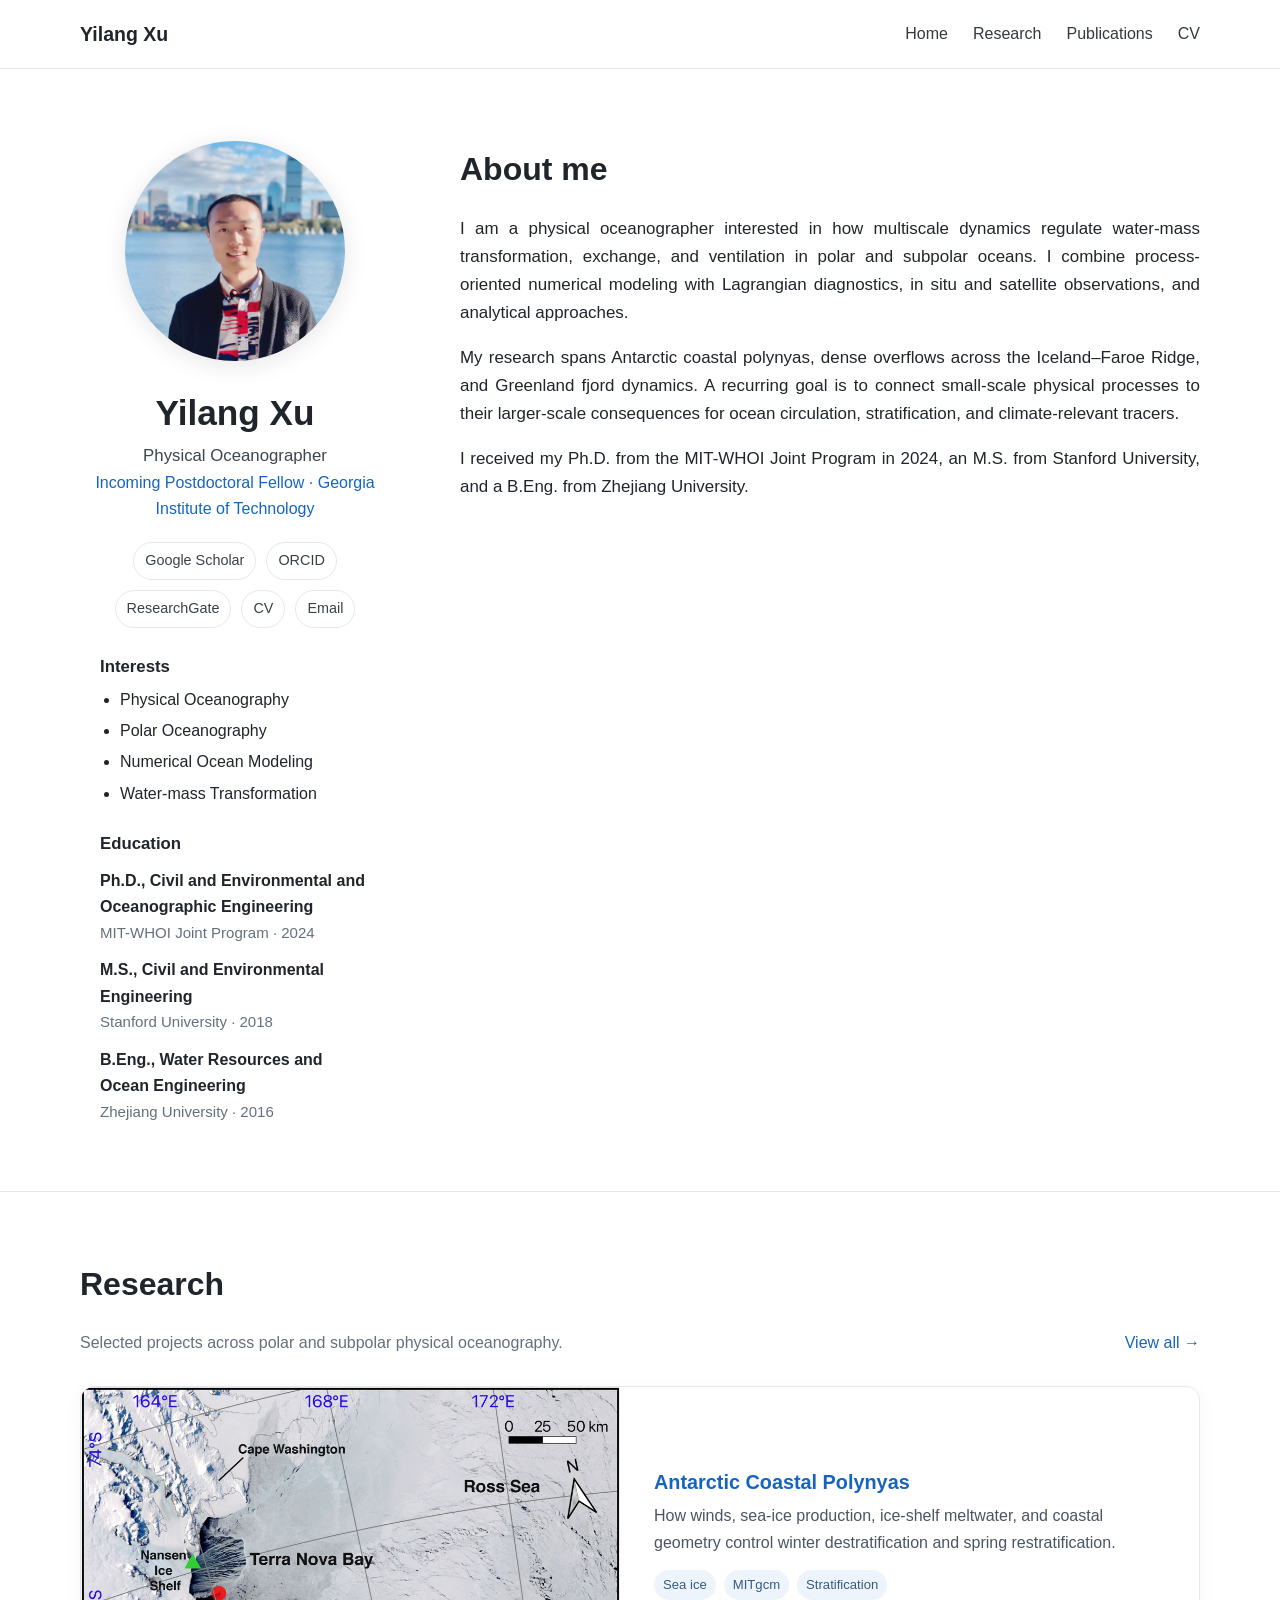
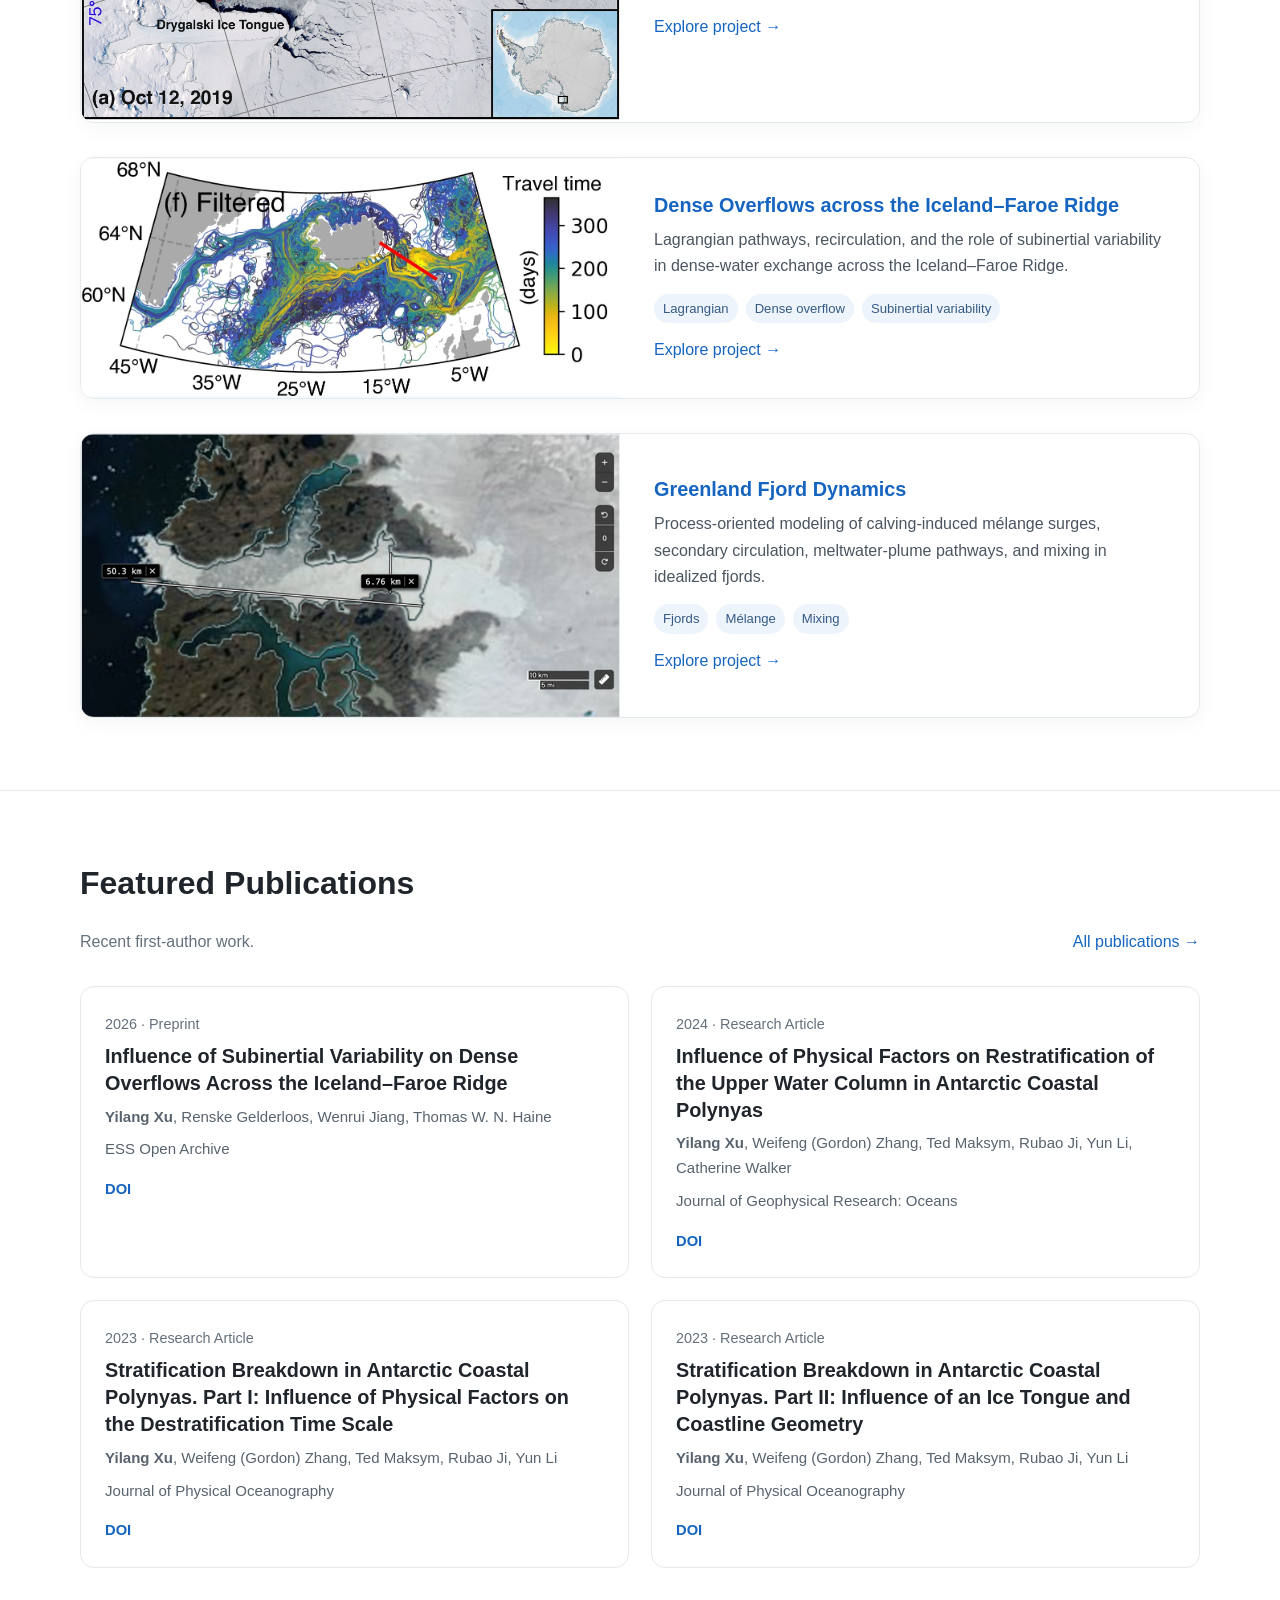
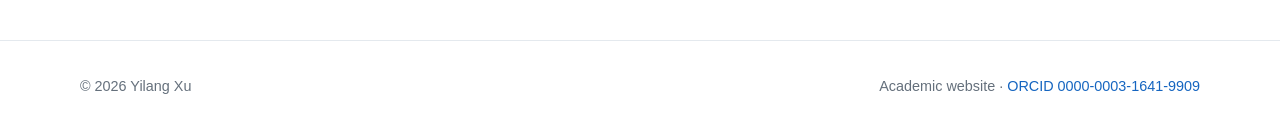
==== index.html @ a1ddee67 "Add files via upload" ====
<!doctype html>
<html lang="en">
<head>
  <meta charset="utf-8">
  <meta name="viewport" content="width=device-width,initial-scale=1">
  <title>Yilang Xu | Physical Oceanographer</title>
  <meta name="description" content="Yilang Xu is a physical oceanographer studying polar and subpolar ocean dynamics with numerical models, observations, and Lagrangian methods.">
  <link rel="icon" href="assets/favicon.svg">
  <link rel="stylesheet" href="assets/style.css">
  <meta property="og:title" content="Yilang Xu | Physical Oceanographer">
  <meta property="og:description" content="Polar and subpolar ocean dynamics, numerical modeling, dense overflows, sea ice, and fjord processes.">
  <script type="application/ld+json">{"@context":"https://schema.org","@type":"Person","name":"Yilang Xu","url":"","sameAs":["https://orcid.org/0000-0003-1641-9909","https://scholar.google.com/citations?user=jbJMseAAAAAJ&hl=en","https://www.researchgate.net/profile/Yilang-Xu"],"alumniOf":[{"@type":"CollegeOrUniversity","name":"MIT-WHOI Joint Program"},{"@type":"CollegeOrUniversity","name":"Stanford University"},{"@type":"CollegeOrUniversity","name":"Zhejiang University"}]}</script>
</head>
<body>
  <header class="topbar">
    <div class="wrap nav">
      <a class="brand" href="index.html">Yilang Xu</a>
      <nav class="navlinks" aria-label="Primary navigation">
        <a href="index.html#about">Home</a>
        <a href="research.html">Research</a>
        <a href="publications.html">Publications</a>
        <a href="cv.html">CV</a>
      </nav>
    </div>
  </header>

  <main>
    <section class="hero" id="about">
      <div class="wrap profile-grid">
        <aside class="profile">
          <img class="avatar" src="assets/avatar.jpg" alt="Portrait of Yilang Xu" width="1080" height="1080">
          <h1>Yilang Xu</h1>
          <div class="role">Physical Oceanographer</div>
          <div class="org">Incoming Postdoctoral Fellow · Georgia Institute of Technology</div>
          <div class="social">
            <a class="chip" href="https://scholar.google.com/citations?user=jbJMseAAAAAJ&hl=en">Google Scholar</a>
            <a class="chip" href="https://orcid.org/0000-0003-1641-9909">ORCID</a>
            <a class="chip" href="https://www.researchgate.net/profile/Yilang-Xu">ResearchGate</a>
            <a class="chip" href="cv.html">CV</a>
            <a class="chip" href="mailto:yilangxu@outlook.com">Email</a>
          </div>

          <div class="sideblock">
            <h3>Interests</h3>
            <ul>
              <li>Physical Oceanography</li>
              <li>Polar Oceanography</li>
              <li>Numerical Ocean Modeling</li>
              <li>Water-mass Transformation</li>
            </ul>
          </div>

          <div class="sideblock">
            <h3>Education</h3>
            <div class="education-item"><strong>Ph.D., Civil and Environmental and Oceanographic Engineering</strong><span>MIT-WHOI Joint Program · 2024</span></div>
            <div class="education-item"><strong>M.S., Civil and Environmental Engineering</strong><span>Stanford University · 2018</span></div>
            <div class="education-item"><strong>B.Eng., Water Resources and Ocean Engineering</strong><span>Zhejiang University · 2016</span></div>
          </div>
        </aside>

        <article class="about">
          <h2>About me</h2>
          <p>I am a physical oceanographer interested in how multiscale dynamics regulate water-mass transformation, exchange, and ventilation in polar and subpolar oceans. I combine process-oriented numerical modeling with Lagrangian diagnostics, in situ and satellite observations, and analytical approaches.</p>
          <p>My research spans Antarctic coastal polynyas, dense overflows across the Iceland–Faroe Ridge, and Greenland fjord dynamics. A recurring goal is to connect small-scale physical processes to their larger-scale consequences for ocean circulation, stratification, and climate-relevant tracers.</p>
          <p>I received my Ph.D. from the MIT-WHOI Joint Program in 2024, an M.S. from Stanford University, and a B.Eng. from Zhejiang University. </p>
        </article>
      </div>
    </section>

    <section class="section" id="projects">
      <div class="wrap">
        <div class="section-head">
          <div>
            <h2>Research</h2>
            <p>Selected projects across polar and subpolar physical oceanography.</p>
          </div>
          <a href="research.html">View all →</a>
        </div>

        <div class="project-list">
          <article class="project">
            <a class="project-media" href="research.html#polynyas" aria-label="Read about Antarctic Coastal Polynyas">
              <img src="assets/research-polynya.jpg" alt="Satellite view of the Terra Nova Bay polynya and surrounding Antarctic ice shelves" width="2048" height="1273" loading="lazy" decoding="async">
            </a>
            <div class="project-body">
              <h3><a href="research.html#polynyas">Antarctic Coastal Polynyas</a></h3>
              <p>How winds, sea-ice production, ice-shelf meltwater, and coastal geometry control winter destratification and spring restratification.</p>
              <div class="tags"><span class="tag">Sea ice</span><span class="tag">MITgcm</span><span class="tag">Stratification</span></div>
              <a href="research.html#polynyas">Explore project →</a>
            </div>
          </article>

          <article class="project">
            <a class="project-media" href="research.html#overflow" aria-label="Read about dense overflows across the Greenland–Scotland Ridge">
              <img src="assets/research-overflow.jpg" alt="Lagrangian particle trajectories from the Iceland–Faroe Ridge colored by travel time" width="1341" height="590" loading="lazy" decoding="async">
            </a>
            <div class="project-body">
              <h3><a href="research.html#overflow">Dense Overflows across the Iceland–Faroe Ridge</a></h3>
              <p>Lagrangian pathways, recirculation, and the role of subinertial variability in dense-water exchange across the Iceland–Faroe Ridge.</p>
              <div class="tags"><span class="tag">Lagrangian</span><span class="tag">Dense overflow</span><span class="tag">Subinertial variability</span></div>
              <a href="research.html#overflow">Explore project →</a>
            </div>
          </article>

          <article class="project">
            <a class="project-media" href="research.html#fjord" aria-label="Read about Greenland fjord dynamics">
              <img src="assets/research-fjord.png" alt="Satellite view of a Greenland fjord and floating ice mélange" width="954" height="502" loading="lazy" decoding="async">
            </a>
            <div class="project-body">
              <h3><a href="research.html#fjord">Greenland Fjord Dynamics</a></h3>
              <p>Process-oriented modeling of calving-induced mélange surges, secondary circulation, meltwater-plume pathways, and mixing in idealized fjords.</p>
              <div class="tags"><span class="tag">Fjords</span><span class="tag">Mélange</span><span class="tag">Mixing</span></div>
              <a href="research.html#fjord">Explore project →</a>
            </div>
          </article>
        </div>
      </div>
    </section>

    <section class="section" id="featured">
      <div class="wrap">
        <div class="section-head">
          <div>
            <h2>Featured Publications</h2>
            <p>Recent first-author work.</p>
          </div>
          <a href="publications.html">All publications →</a>
        </div>
        <div class="pub-grid">
          <article class="pub-card"><span class="year">2026 · Preprint</span><h3>Influence of Subinertial Variability on Dense Overflows Across the Iceland–Faroe Ridge</h3><div class="authors"><strong>Yilang Xu</strong>, Renske Gelderloos, Wenrui Jiang, Thomas W. N. Haine</div><div class="venue">ESS Open Archive</div><div class="publinks"><a href="https://doi.org/10.22541/essoar.15003334/v2">DOI</a></div></article>
          <article class="pub-card"><span class="year">2024 · Research Article</span><h3>Influence of Physical Factors on Restratification of the Upper Water Column in Antarctic Coastal Polynyas</h3><div class="authors"><strong>Yilang Xu</strong>, Weifeng (Gordon) Zhang, Ted Maksym, Rubao Ji, Yun Li, Catherine Walker</div><div class="venue">Journal of Geophysical Research: Oceans</div><div class="publinks"><a href="https://doi.org/10.1029/2023JC020762">DOI</a></div></article>
          <article class="pub-card"><span class="year">2023 · Research Article</span><h3>Stratification Breakdown in Antarctic Coastal Polynyas. Part I: Influence of Physical Factors on the Destratification Time Scale</h3><div class="authors"><strong>Yilang Xu</strong>, Weifeng (Gordon) Zhang, Ted Maksym, Rubao Ji, Yun Li</div><div class="venue">Journal of Physical Oceanography</div><div class="publinks"><a href="https://doi.org/10.1175/JPO-D-22-0218.1">DOI</a></div></article>
          <article class="pub-card"><span class="year">2023 · Research Article</span><h3>Stratification Breakdown in Antarctic Coastal Polynyas. Part II: Influence of an Ice Tongue and Coastline Geometry</h3><div class="authors"><strong>Yilang Xu</strong>, Weifeng (Gordon) Zhang, Ted Maksym, Rubao Ji, Yun Li</div><div class="venue">Journal of Physical Oceanography</div><div class="publinks"><a href="https://doi.org/10.1175/JPO-D-22-0219.1">DOI</a></div></article>
        </div>
      </div>
    </section>
  </main>

  <footer class="footer">
    <div class="wrap"><span>© 2026 Yilang Xu</span><span>Academic website · <a href="https://orcid.org/0000-0003-1641-9909">ORCID 0000-0003-1641-9909</a></span></div>
  </footer>
</body>
</html>
---- assets/style.css ----
:root {
  --bg: #ffffff;
  --surface: #f7f9fb;
  --text: #20252b;
  --muted: #65707c;
  --line: #e4e9ee;
  --accent: #1565c0;
  --accent2: #0b4f9c;
  --max: 1120px;
  --radius: 14px;
}

* { box-sizing: border-box; }

html { scroll-behavior: smooth; }

body {
  margin: 0;
  color: var(--text);
  background: var(--bg);
  font-family: -apple-system, BlinkMacSystemFont, "Segoe UI", Roboto, Helvetica, Arial, sans-serif;
  font-size: 16px;
  line-height: 1.65;
}

a { color: var(--accent); text-decoration: none; }
a:hover { text-decoration: underline; }
img { max-width: 100%; }

.wrap {
  width: min(var(--max), calc(100% - 40px));
  margin: auto;
}

.topbar {
  position: sticky;
  top: 0;
  z-index: 20;
  border-bottom: 1px solid var(--line);
  background: rgba(255, 255, 255, .94);
  backdrop-filter: blur(9px);
}

.nav {
  display: flex;
  min-height: 68px;
  align-items: center;
  gap: 28px;
}

.brand {
  margin-right: auto;
  color: var(--text);
  font-size: 1.22rem;
  font-weight: 700;
}

.navlinks {
  display: flex;
  align-items: center;
  flex-wrap: wrap;
  gap: 25px;
}

.navlinks a { color: #323940; font-weight: 500; }

.hero { padding: 72px 0 54px; }

.profile-grid {
  display: grid;
  grid-template-columns: 310px 1fr;
  align-items: start;
  gap: 70px;
}

.profile { text-align: center; }

.avatar {
  width: 220px;
  height: 220px;
  border-radius: 50%;
  object-fit: cover;
  box-shadow: 0 4px 24px rgba(0, 0, 0, .1);
}

h1 {
  margin: 24px 0 8px;
  font-size: 2.2rem;
  line-height: 1.15;
}

h2 {
  margin: 0 0 26px;
  font-size: 2rem;
  line-height: 1.25;
}

h3 {
  margin: 0 0 8px;
  font-size: 1.24rem;
  line-height: 1.35;
}

.role { color: #3d454e; font-size: 1.05rem; }
.org { color: var(--accent); font-size: 1rem; }

.social {
  display: flex;
  justify-content: center;
  flex-wrap: wrap;
  gap: 10px;
  margin: 20px 0 28px;
}

.chip {
  padding: 6px 11px;
  border: 1px solid var(--line);
  border-radius: 999px;
  color: #39414a;
  background: #fff;
  font-size: .9rem;
}

.sideblock {
  max-width: 270px;
  margin: 26px auto 0;
  text-align: left;
}

.sideblock h3 { font-size: 1.05rem; }
.sideblock ul { margin-top: 8px; padding-left: 20px; }
.sideblock li { margin: 5px 0; }
.education-item { margin: 12px 0; }
.education-item strong { display: block; }
.education-item span { display: block; color: var(--muted); font-size: .94rem; }
.about h2 { margin-top: 8px; }
.about p { font-size: 1.06rem; text-align: justify; }

.section {
  padding: 72px 0;
  border-top: 1px solid var(--line);
}

.section > .wrap > p { max-width: 920px; }

.section-head {
  display: flex;
  align-items: end;
  justify-content: space-between;
  gap: 20px;
  margin-bottom: 30px;
}

.section-head p { margin: 0; color: var(--muted); }

.project-list {
  display: grid;
  gap: 34px;
}

.project {
  display: grid;
  /* Image column: 75% of its former desktop width (27/56 of the row). */
  grid-template-columns: minmax(0, 27fr) minmax(0, 29fr);
  align-items: center;
  overflow: hidden;
  border: 1px solid var(--line);
  border-radius: var(--radius);
  background: #fff;
  box-shadow: 0 5px 20px rgba(20, 40, 60, .045);
}

.project-media {
  display: flex;
  align-self: stretch;
  align-items: center;
  justify-content: center;
  min-width: 0;
  overflow: hidden;
  background: var(--surface);
}

.project-media:hover { text-decoration: none; }

.project-media img {
  display: block;
  width: 100%;
  height: auto;
  max-height: 430px;
  object-fit: contain;
}

.project-body { padding: 34px; }
.project-body p { margin: 8px 0; color: #4b5560; }

.tags {
  display: flex;
  flex-wrap: wrap;
  gap: 8px;
  margin: 14px 0;
}

.tag {
  padding: 4px 9px;
  border-radius: 999px;
  color: #345a84;
  background: #eef4fb;
  font-size: .82rem;
}

.pub-grid {
  display: grid;
  grid-template-columns: repeat(2, minmax(0, 1fr));
  gap: 22px;
}

.pub-card {
  padding: 24px;
  border: 1px solid var(--line);
  border-radius: var(--radius);
  background: #fff;
}

.pub-card .year { color: var(--muted); font-size: .9rem; }
.pub-card h3 { margin-top: 6px; }
.authors, .venue { margin: 8px 0; color: #58636e; font-size: .94rem; }

.publinks {
  display: flex;
  gap: 12px;
  margin-top: 15px;
  font-size: .92rem;
  font-weight: 600;
}

.citation-list { display: grid; gap: 24px; }
.citation { padding-bottom: 22px; border-bottom: 1px solid var(--line); }
.citation:last-child { border-bottom: 0; }
.citation .title { font-weight: 650; }
.citation .meta { margin-top: 4px; color: #59636d; }

.page-head { padding: 64px 0 36px; }
.page-head h1 { margin: 0 0 10px; font-size: 2.45rem; }
.page-head p { max-width: 780px; margin: 0; color: var(--muted); font-size: 1.08rem; }

.cv-head .wrap {
  display: flex;
  align-items: end;
  justify-content: space-between;
  gap: 28px;
}

.cv-actions {
  display: flex;
  flex-wrap: wrap;
  gap: 10px;
}

.button {
  display: inline-block;
  padding: 9px 14px;
  border: 1px solid var(--accent);
  border-radius: 8px;
  color: #fff;
  background: var(--accent);
  font-weight: 600;
}

.button:hover { color: #fff; background: var(--accent2); text-decoration: none; }

.button--secondary {
  color: var(--accent);
  background: #fff;
}

.button--secondary:hover { color: #fff; }

.cv-viewer { padding: 0 0 64px; }

.cv-frame {
  display: block;
  width: 100%;
  height: 820px;
  border: 1px solid var(--line);
  border-radius: 10px;
  background: var(--surface);
}

.cv-fallback { margin: 12px 0 0; color: var(--muted); font-size: .94rem; }

.footer {
  padding: 34px 0;
  border-top: 1px solid var(--line);
  color: var(--muted);
  font-size: .9rem;
}

.footer .wrap {
  display: flex;
  justify-content: space-between;
  flex-wrap: wrap;
  gap: 20px;
}

.small { color: var(--muted); font-size: .9rem; }
.backtop { color: var(--muted); }

@media (max-width: 850px) {
  .wrap { width: min(calc(100% - 28px), var(--max)); }
  .nav { align-items: flex-start; gap: 10px; padding: 12px 0; }
  .navlinks { gap: 13px; font-size: .94rem; }
  .profile-grid { grid-template-columns: 1fr; gap: 35px; }
  .profile { max-width: 430px; margin: auto; }
  .sideblock { max-width: 360px; }
  .hero { padding-top: 48px; }
  .section { padding: 55px 0; }
  .project { grid-template-columns: 1fr; }
  .project-media { justify-content: flex-start; }
  .project-media img { width: 75%; max-height: none; }
  .project-body { padding: 24px; }
  .pub-grid { grid-template-columns: 1fr; }
  .cv-head .wrap { align-items: flex-start; flex-direction: column; }
  .cv-frame { height: 680px; }
}

@media (max-width: 560px) {
  .nav { flex-direction: column; }
  .brand { margin-right: 0; }
  .section-head { align-items: flex-start; flex-direction: column; }
  .about p { text-align: left; }
  .cv-frame { height: 600px; }
}
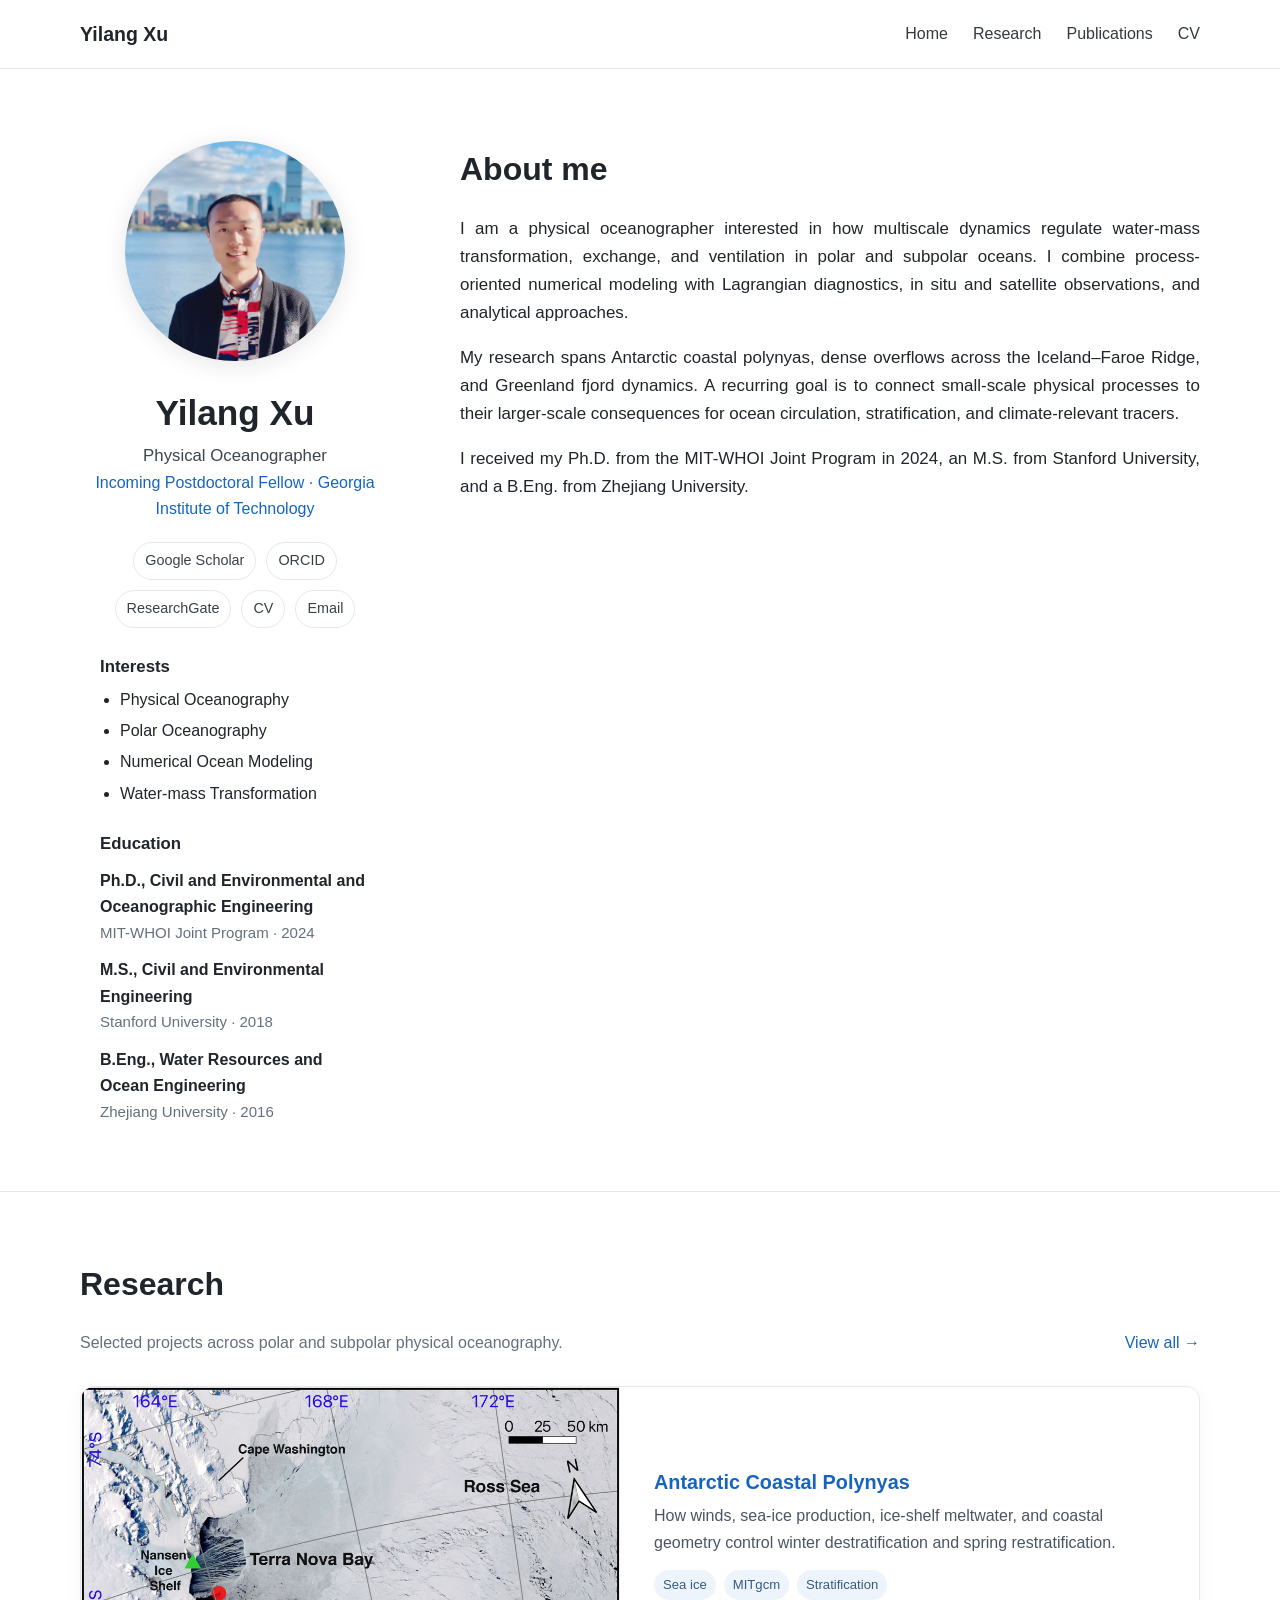
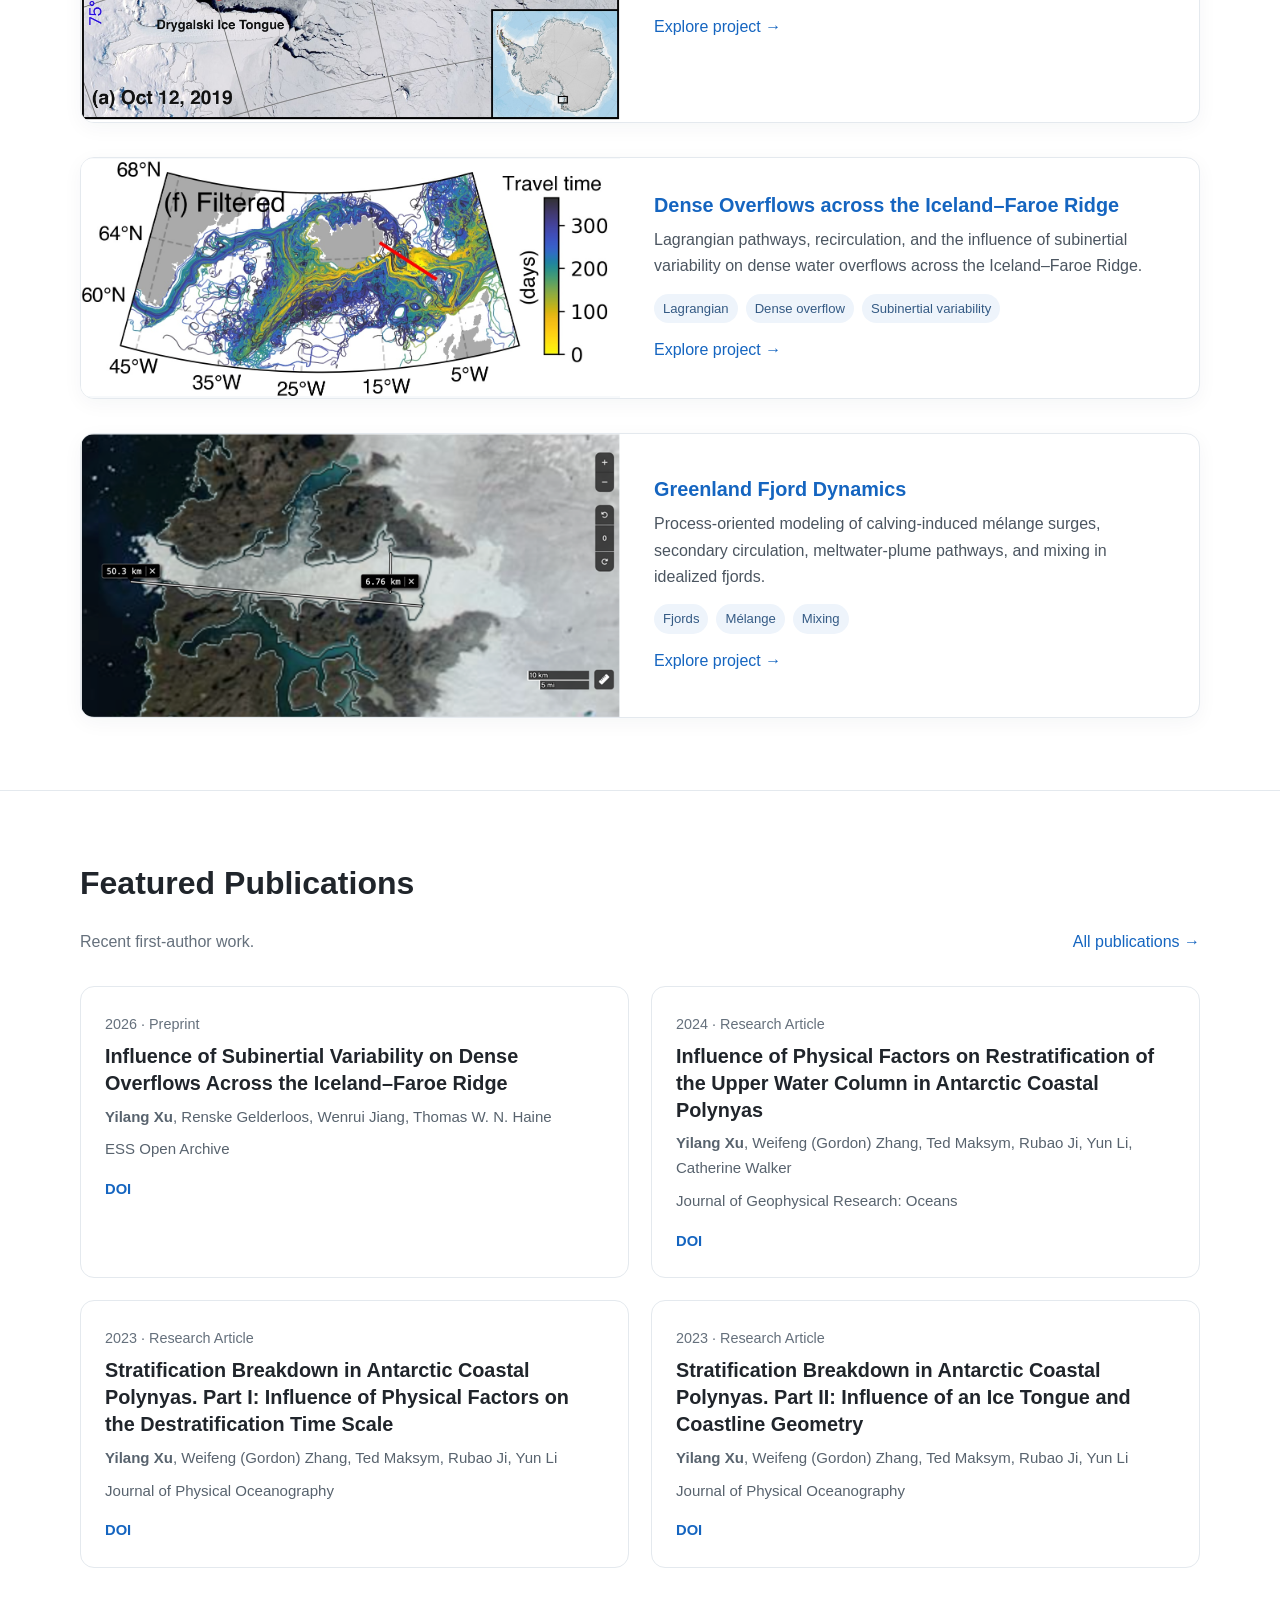
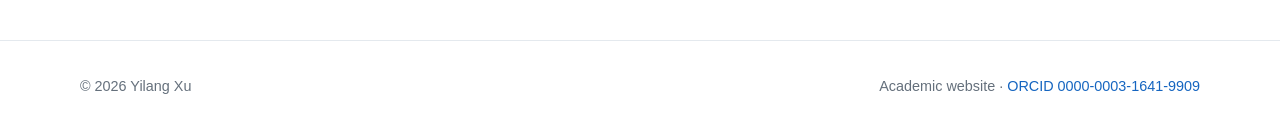
==== commit 76f5b847: "Update index.html" ====
--- a/index.html
+++ b/index.html
@@ -96,7 +96,7 @@
             </a>
             <div class="project-body">
               <h3><a href="research.html#overflow">Dense Overflows across the Iceland–Faroe Ridge</a></h3>
-              <p>Lagrangian pathways, recirculation, and the role of subinertial variability in dense-water exchange across the Iceland–Faroe Ridge.</p>
+              <p>Lagrangian pathways, recirculation, and the influence of subinertial variability on dense water overflows across the Iceland–Faroe Ridge.</p>
               <div class="tags"><span class="tag">Lagrangian</span><span class="tag">Dense overflow</span><span class="tag">Subinertial variability</span></div>
               <a href="research.html#overflow">Explore project →</a>
             </div>
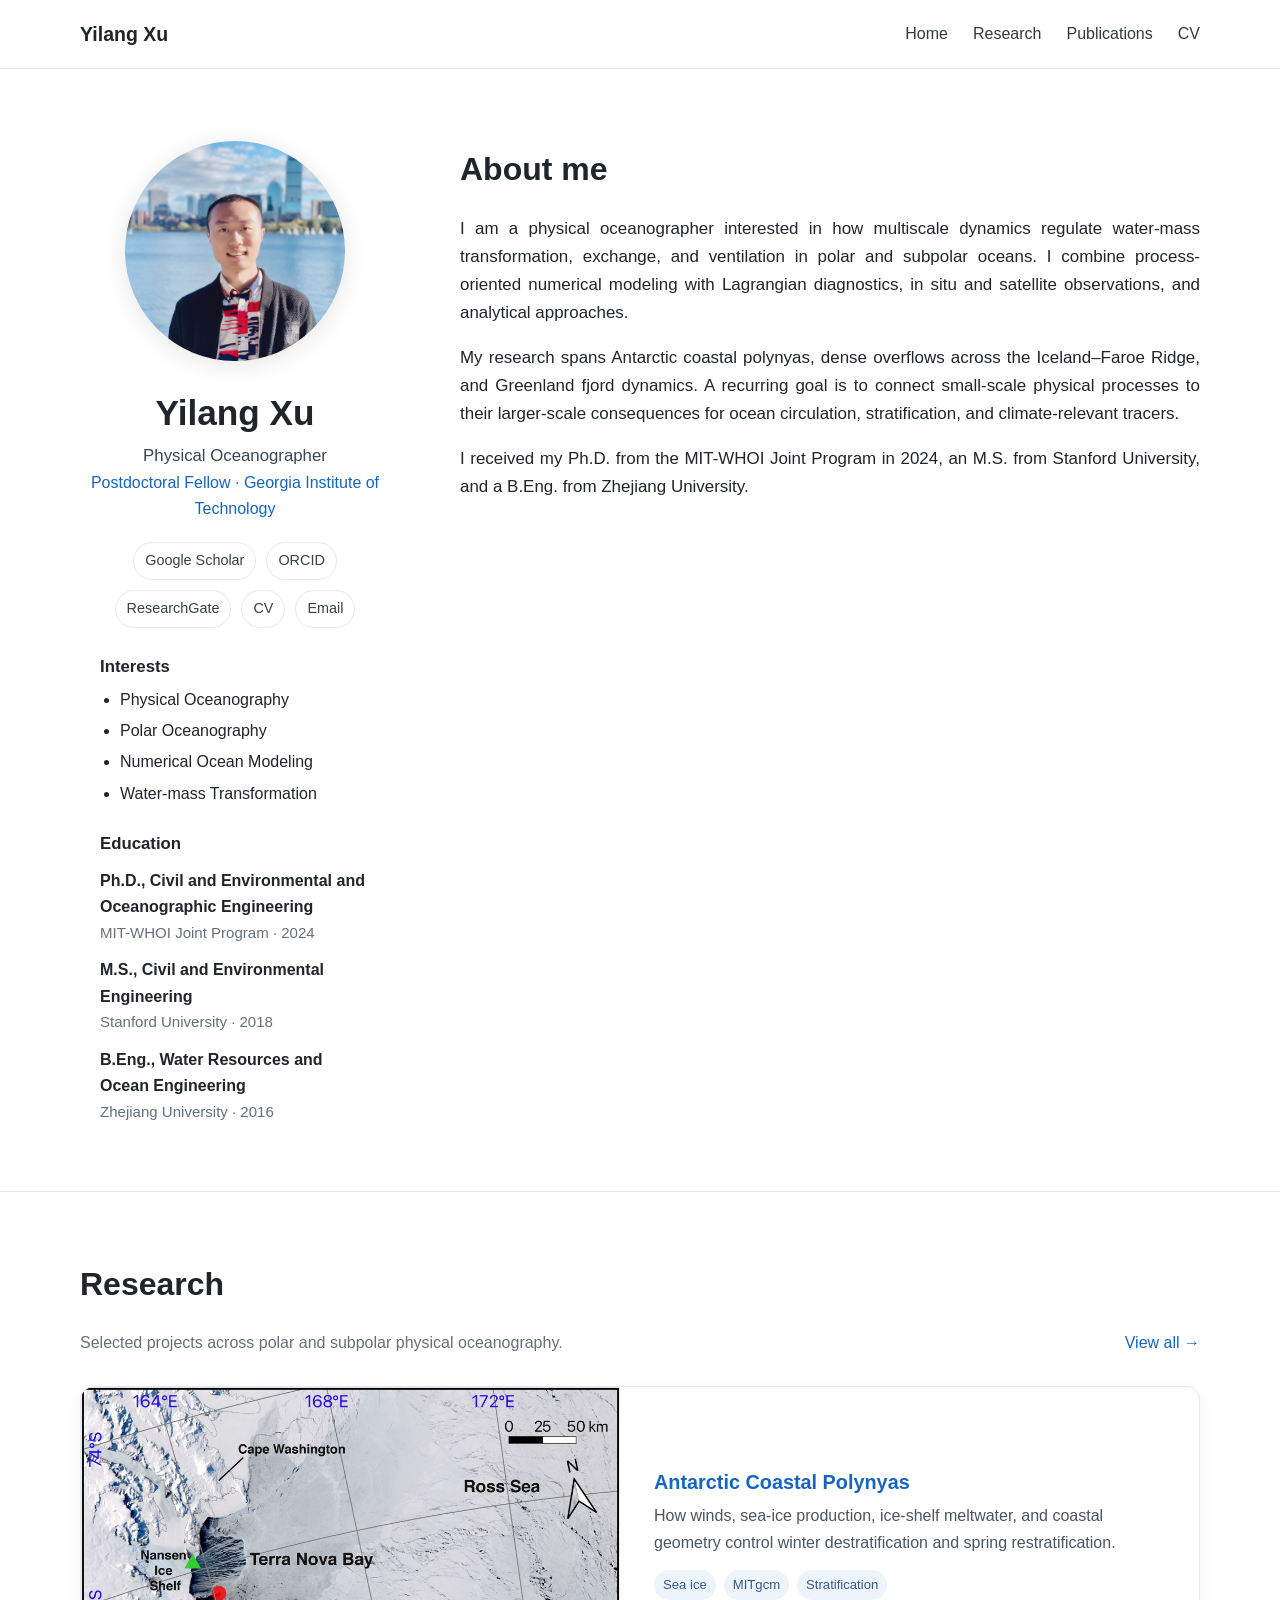
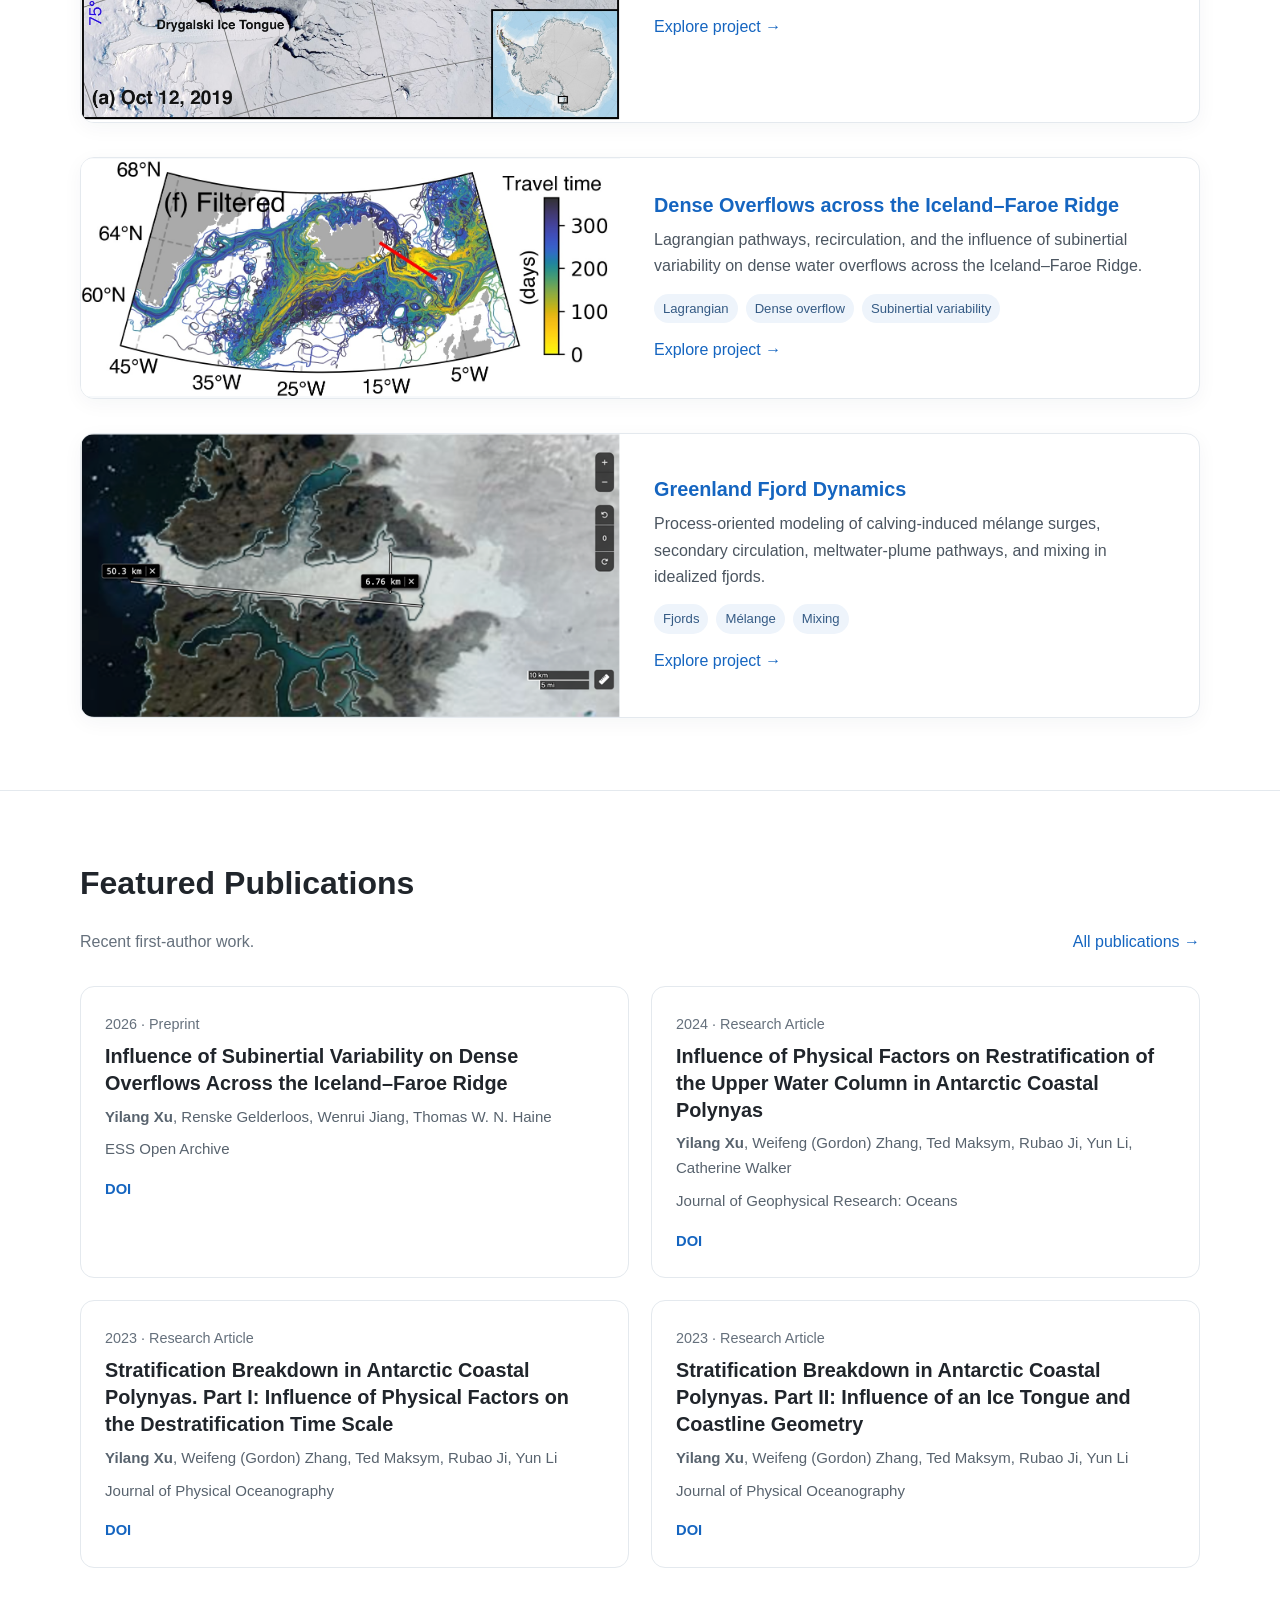
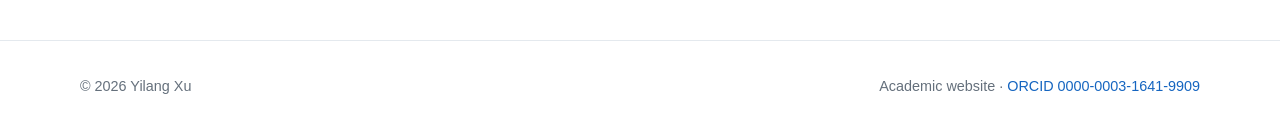
==== commit 5eacfd0a: "Update index.html" ====
--- a/index.html
+++ b/index.html
@@ -5,11 +5,45 @@
   <meta name="viewport" content="width=device-width,initial-scale=1">
   <title>Yilang Xu | Physical Oceanographer</title>
   <meta name="description" content="Yilang Xu is a physical oceanographer studying polar and subpolar ocean dynamics with numerical models, observations, and Lagrangian methods.">
+  
+  <meta name="google-site-verification" content="szpRtZbgdrqY4o278VQYoCti3LoRtJCS5w2DEVz9Z1k" />
+  
+  <link rel="canonical" href="https://yilangxu.github.io/">
+  
   <link rel="icon" href="assets/favicon.svg">
   <link rel="stylesheet" href="assets/style.css">
+  
   <meta property="og:title" content="Yilang Xu | Physical Oceanographer">
   <meta property="og:description" content="Polar and subpolar ocean dynamics, numerical modeling, dense overflows, sea ice, and fjord processes.">
-  <script type="application/ld+json">{"@context":"https://schema.org","@type":"Person","name":"Yilang Xu","url":"","sameAs":["https://orcid.org/0000-0003-1641-9909","https://scholar.google.com/citations?user=jbJMseAAAAAJ&hl=en","https://www.researchgate.net/profile/Yilang-Xu"],"alumniOf":[{"@type":"CollegeOrUniversity","name":"MIT-WHOI Joint Program"},{"@type":"CollegeOrUniversity","name":"Stanford University"},{"@type":"CollegeOrUniversity","name":"Zhejiang University"}]}</script>
+  <meta property="og:url" content="https://yilangxu.github.io/">
+  
+  <script type="application/ld+json">
+  {
+    "@context": "https://schema.org",
+    "@type": "Person",
+    "name": "Yilang Xu",
+    "url": "https://yilangxu.github.io/",
+    "sameAs": [
+      "https://orcid.org/0000-0003-1641-9909",
+      "https://scholar.google.com/citations?user=jbJMseAAAAAJ&hl=en",
+      "https://www.researchgate.net/profile/Yilang-Xu"
+    ],
+    "alumniOf": [
+      {
+        "@type": "CollegeOrUniversity",
+        "name": "MIT-WHOI Joint Program"
+      },
+      {
+        "@type": "CollegeOrUniversity",
+        "name": "Stanford University"
+      },
+      {
+        "@type": "CollegeOrUniversity",
+        "name": "Zhejiang University"
+      }
+    ]
+  }
+  </script>
 </head>
 <body>
   <header class="topbar">
@@ -31,7 +65,7 @@
           <img class="avatar" src="assets/avatar.jpg" alt="Portrait of Yilang Xu" width="1080" height="1080">
           <h1>Yilang Xu</h1>
           <div class="role">Physical Oceanographer</div>
-          <div class="org">Incoming Postdoctoral Fellow · Georgia Institute of Technology</div>
+          <div class="org">Postdoctoral Fellow · Georgia Institute of Technology</div>
           <div class="social">
             <a class="chip" href="https://scholar.google.com/citations?user=jbJMseAAAAAJ&hl=en">Google Scholar</a>
             <a class="chip" href="https://orcid.org/0000-0003-1641-9909">ORCID</a>
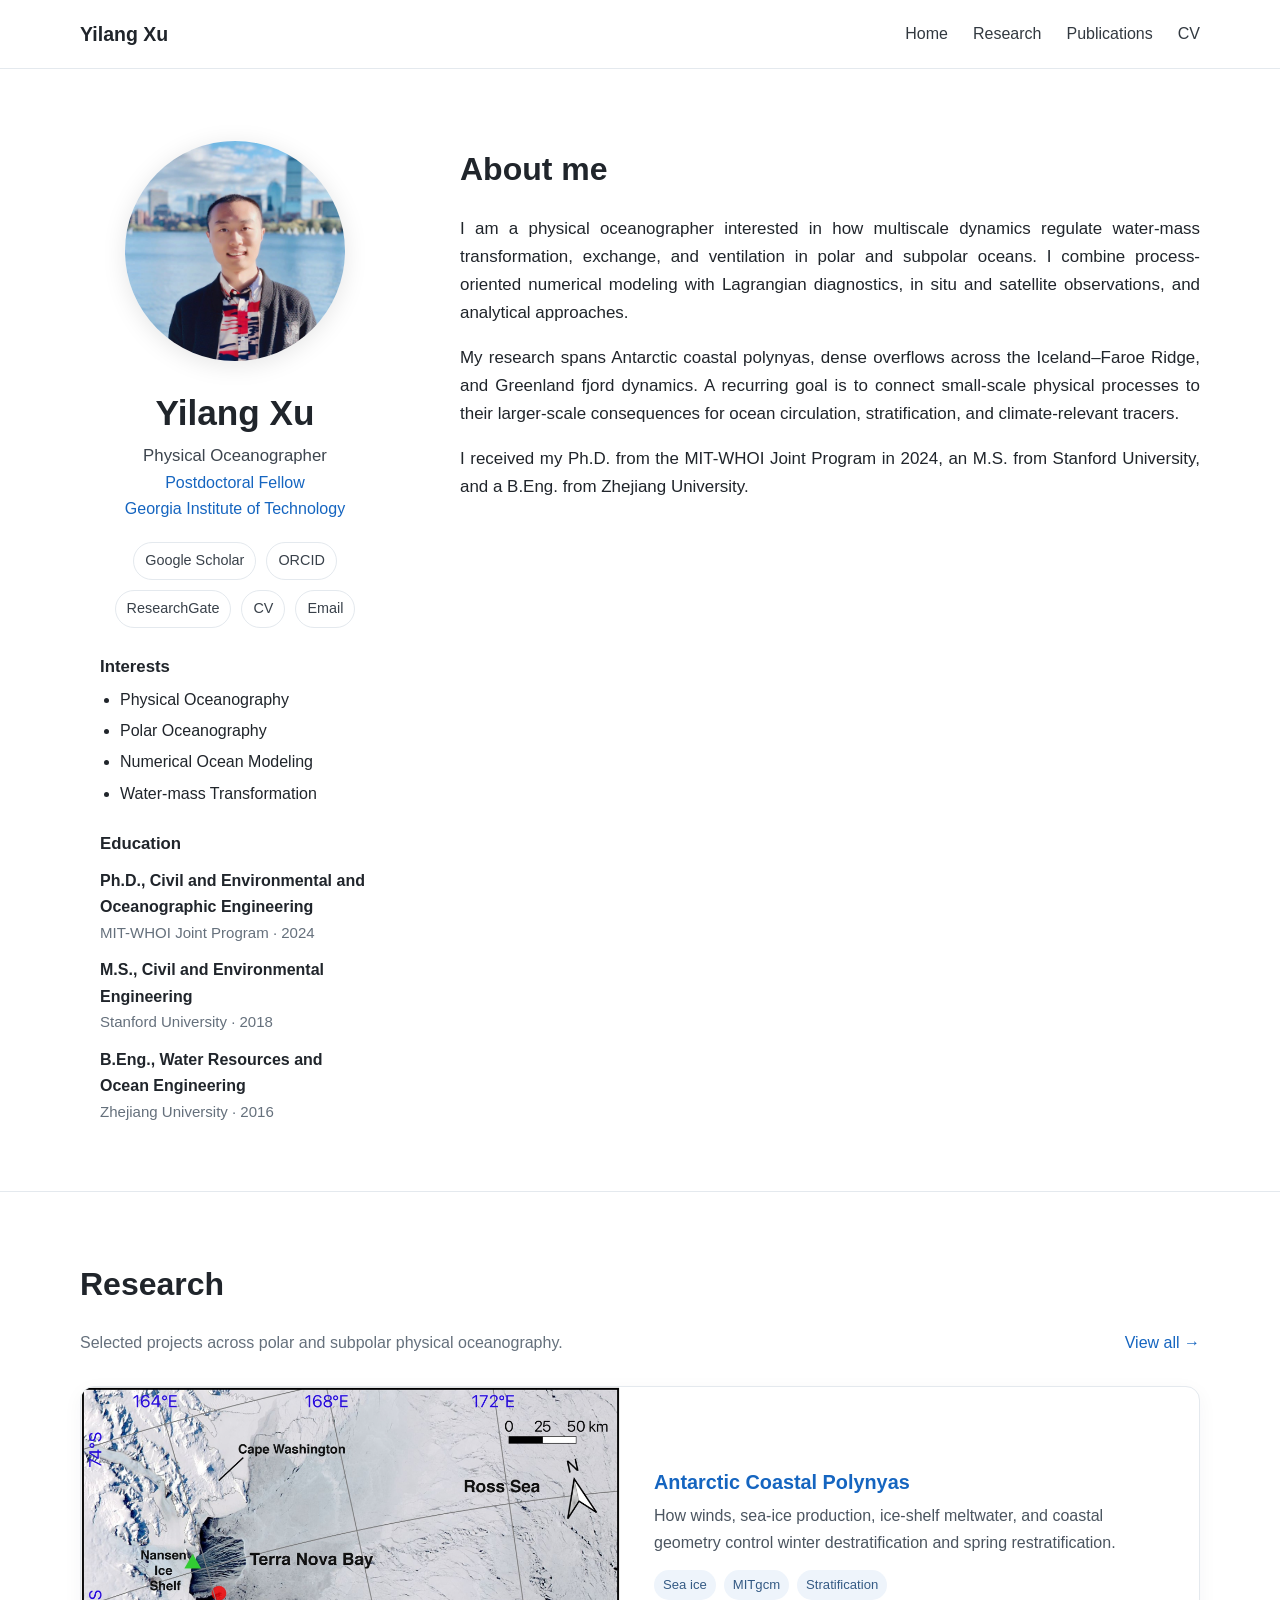
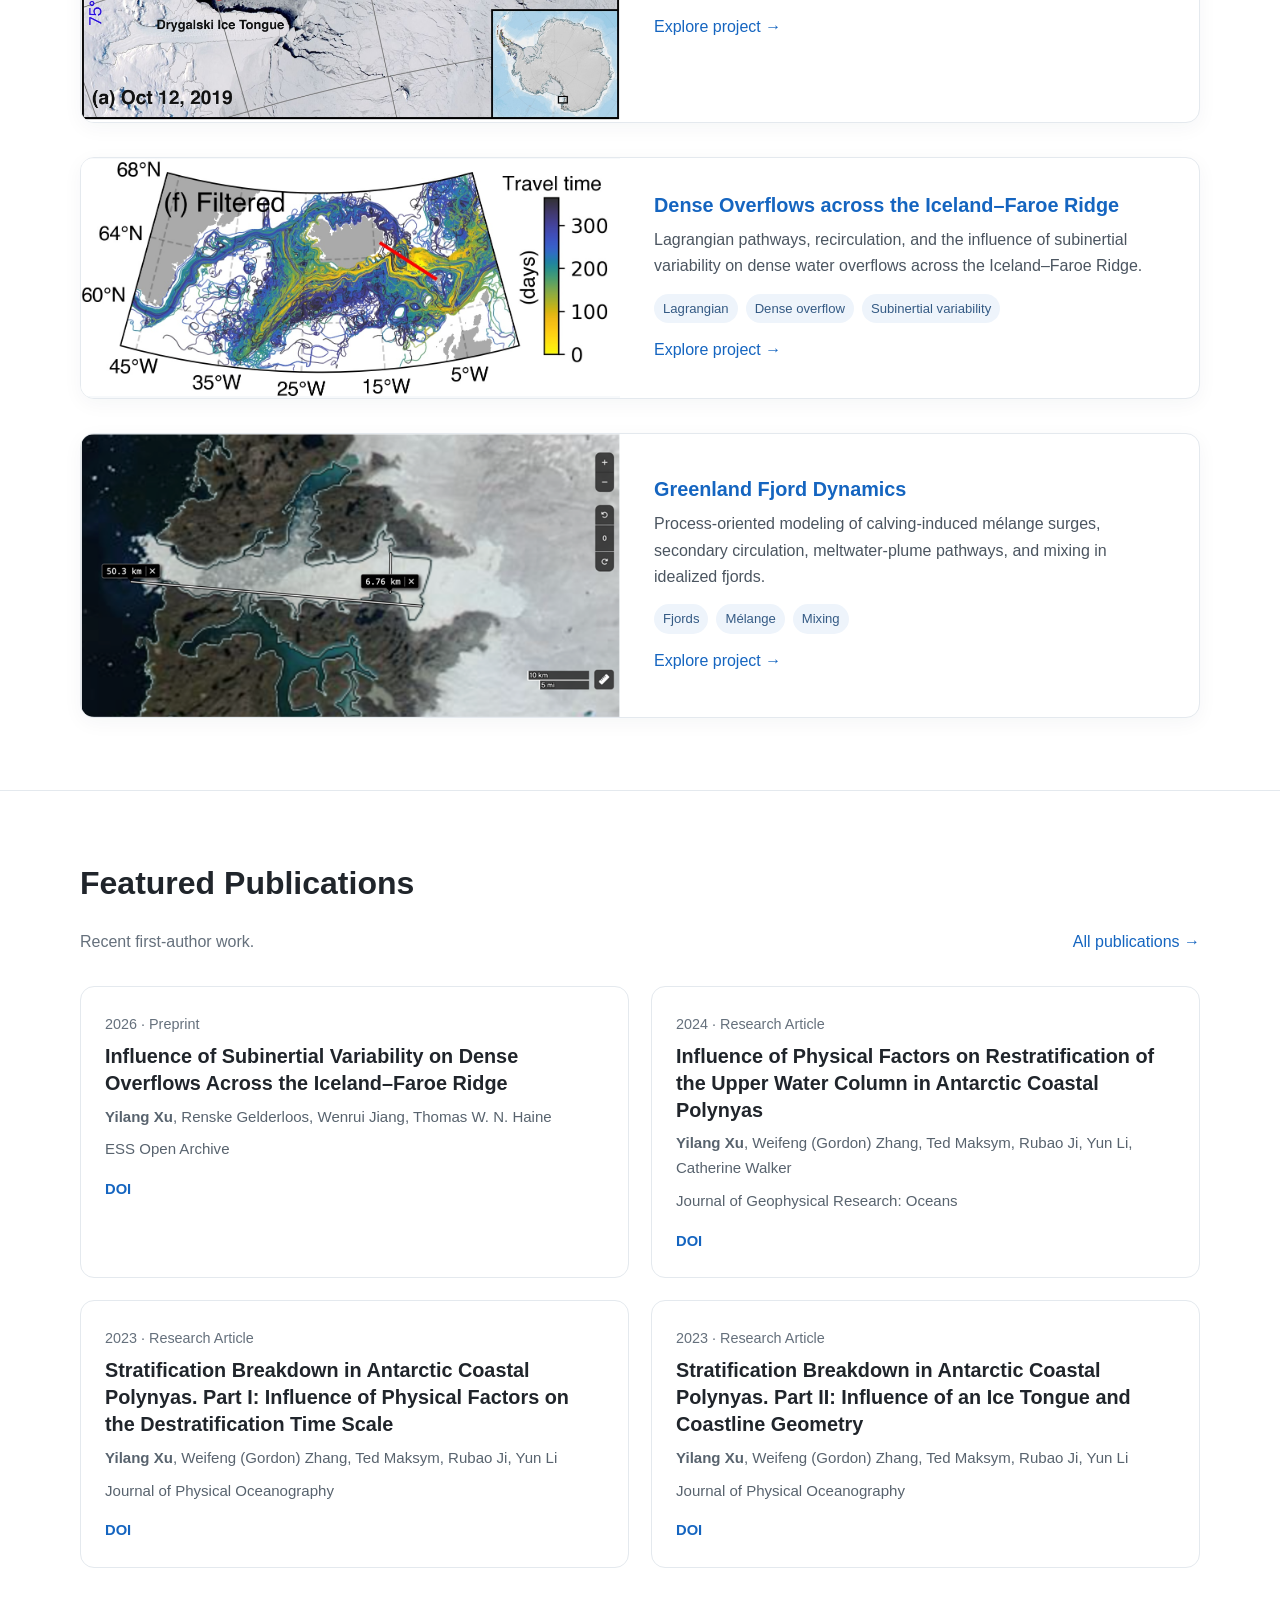
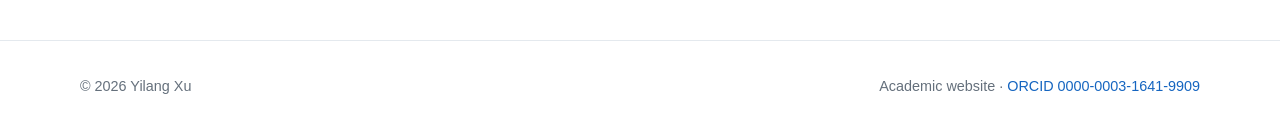
==== commit cea8e988: "Update index.html" ====
--- a/index.html
+++ b/index.html
@@ -65,7 +65,7 @@
           <img class="avatar" src="assets/avatar.jpg" alt="Portrait of Yilang Xu" width="1080" height="1080">
           <h1>Yilang Xu</h1>
           <div class="role">Physical Oceanographer</div>
-          <div class="org">Postdoctoral Fellow · Georgia Institute of Technology</div>
+          <div class="org">Postdoctoral Fellow<br>Georgia Institute of Technology</div>
           <div class="social">
             <a class="chip" href="https://scholar.google.com/citations?user=jbJMseAAAAAJ&hl=en">Google Scholar</a>
             <a class="chip" href="https://orcid.org/0000-0003-1641-9909">ORCID</a>
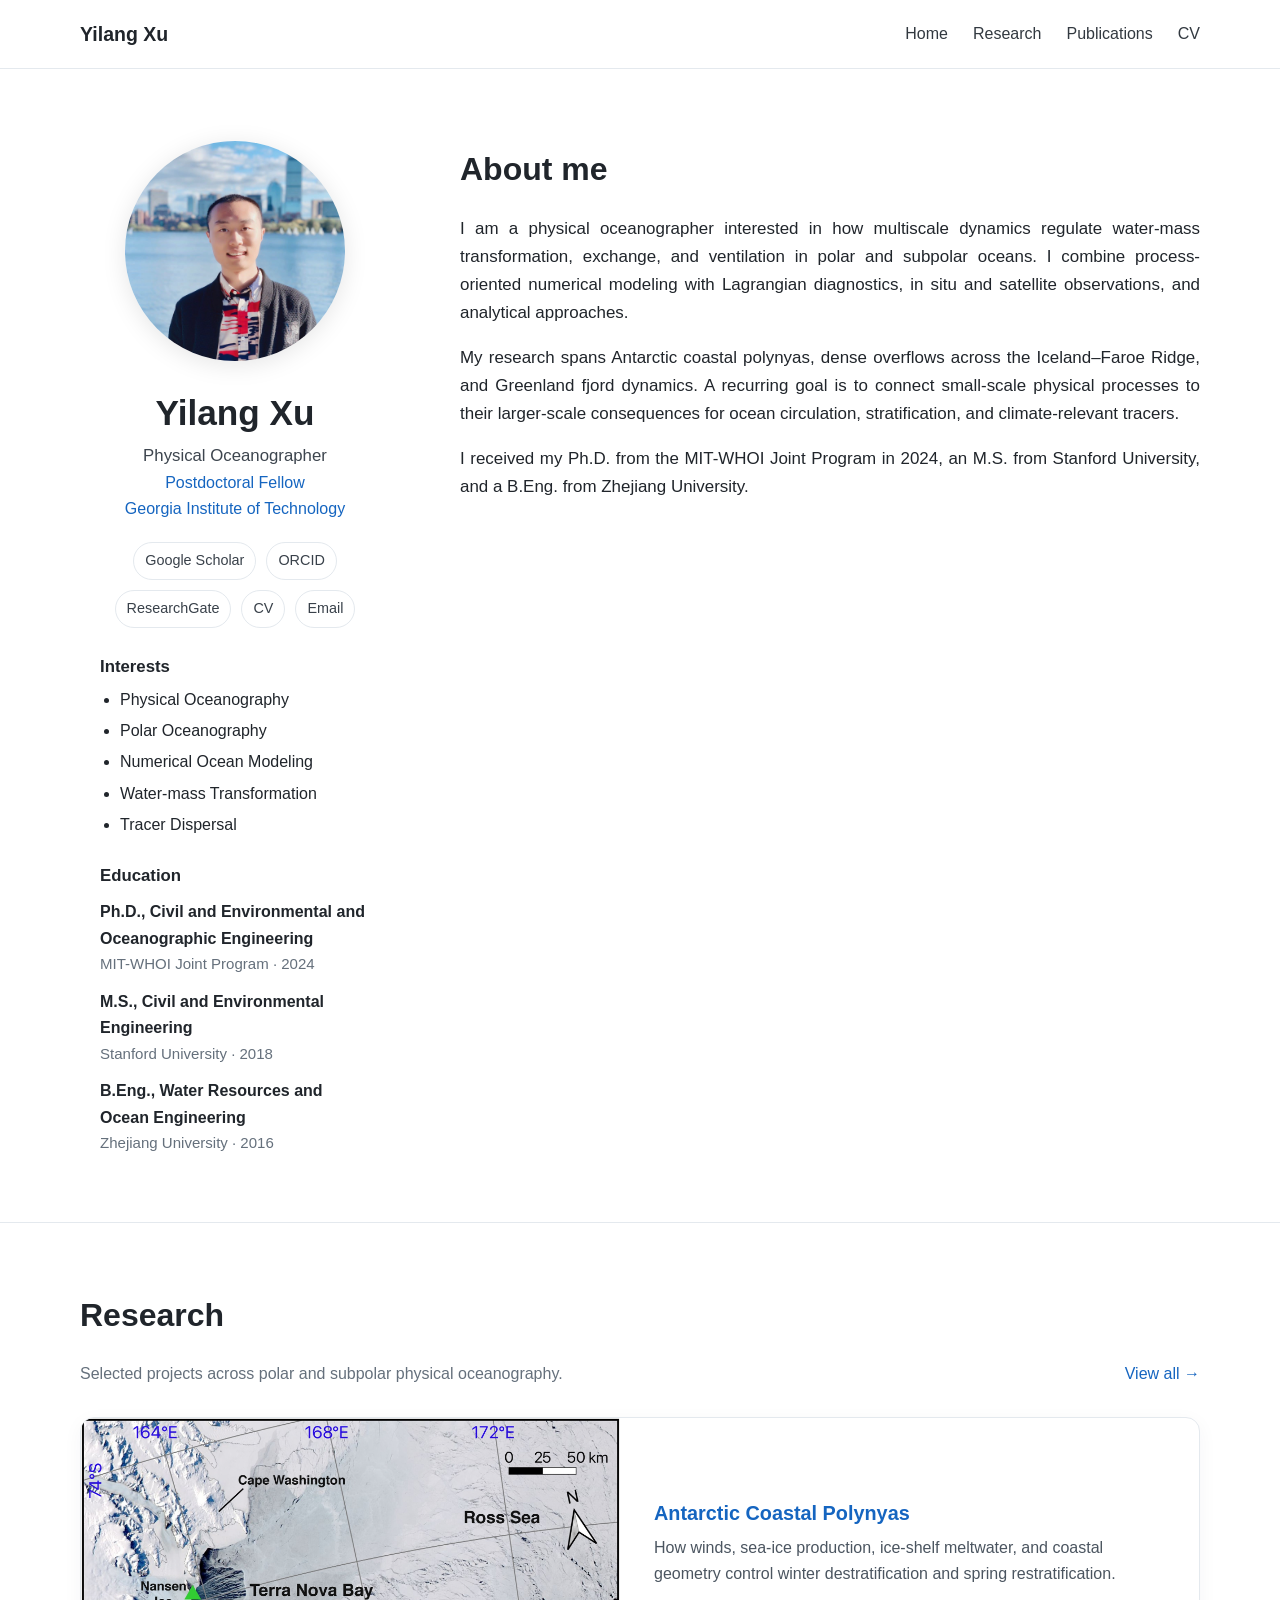
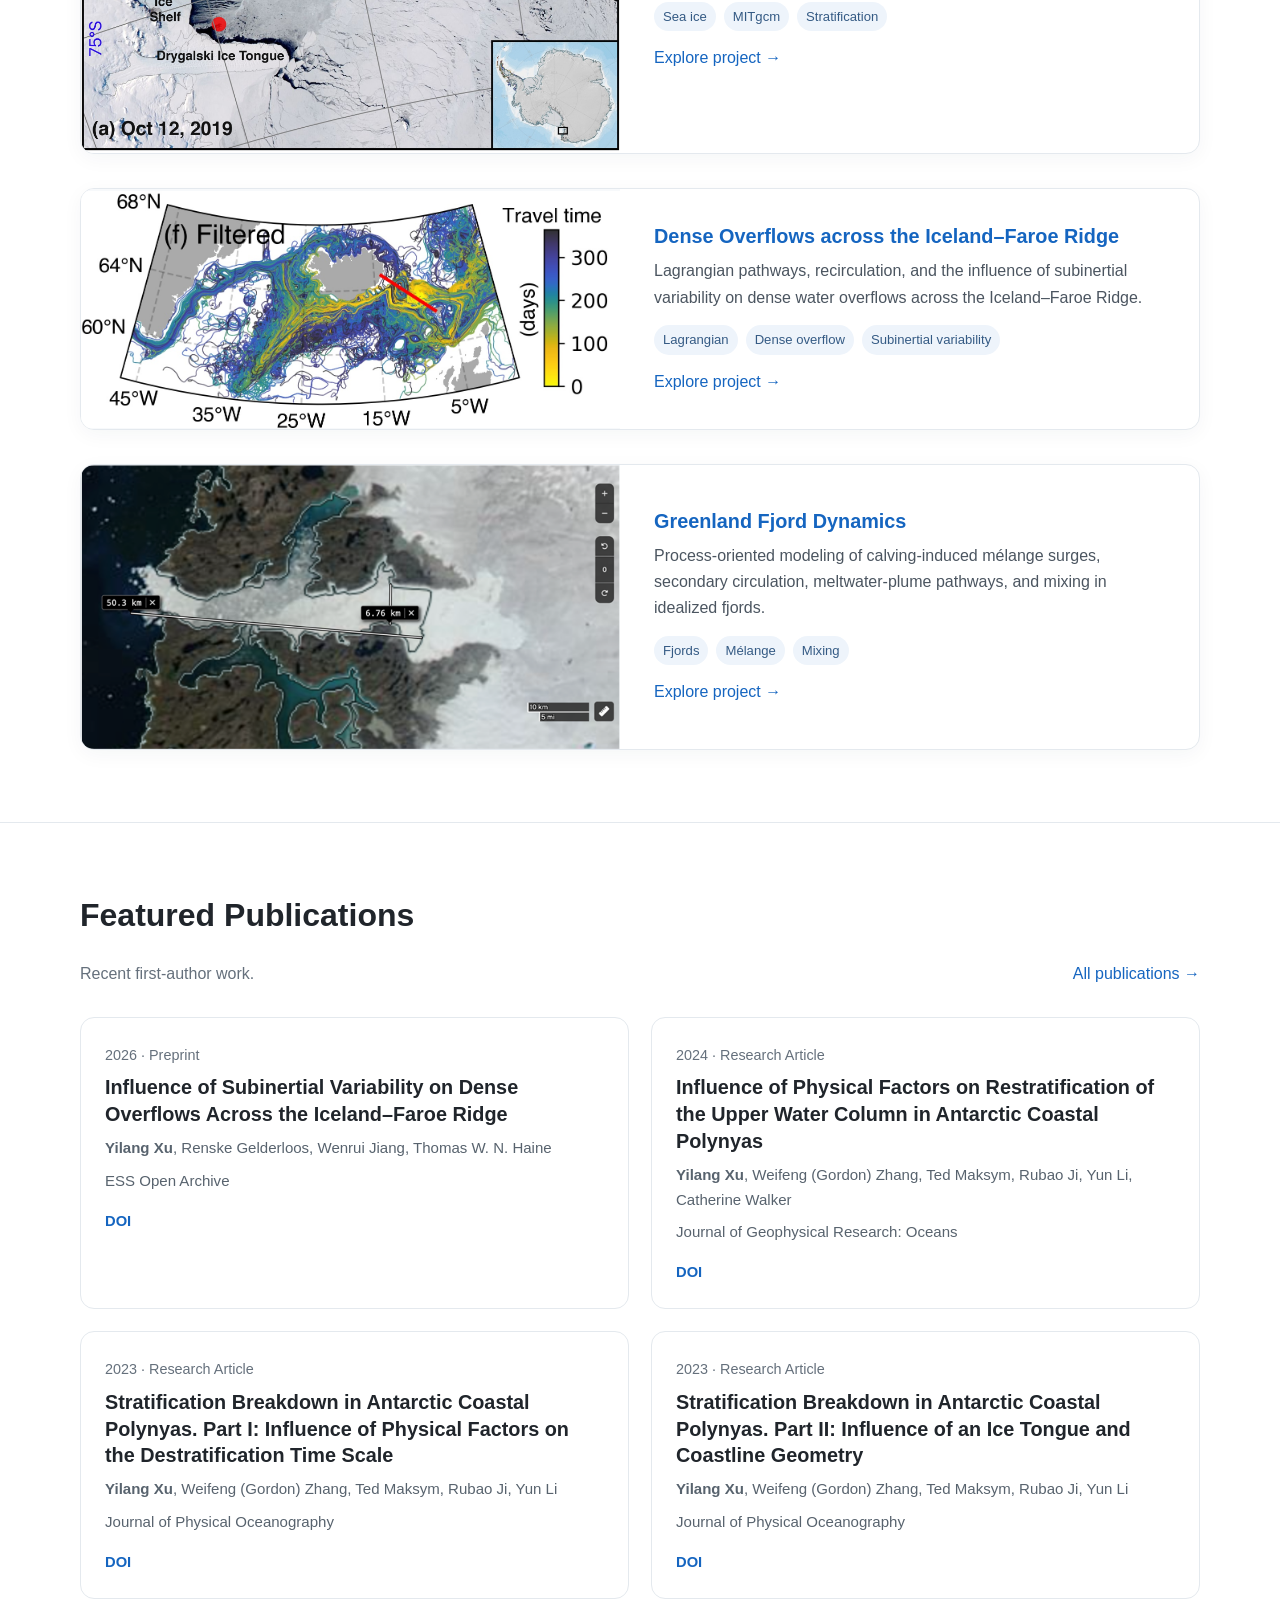
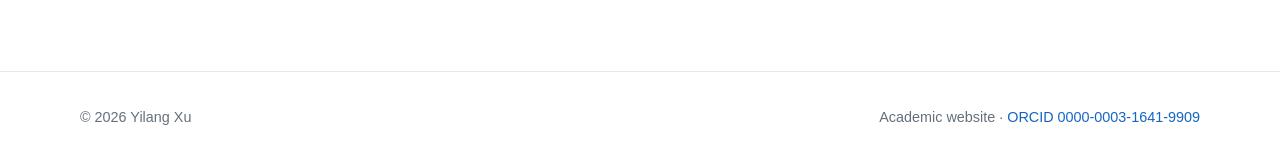
==== commit 44799ae4: "Update index.html" ====
--- a/index.html
+++ b/index.html
@@ -81,6 +81,7 @@
               <li>Polar Oceanography</li>
               <li>Numerical Ocean Modeling</li>
               <li>Water-mass Transformation</li>
+              <li>Tracer Dispersal</li>
             </ul>
           </div>
 
